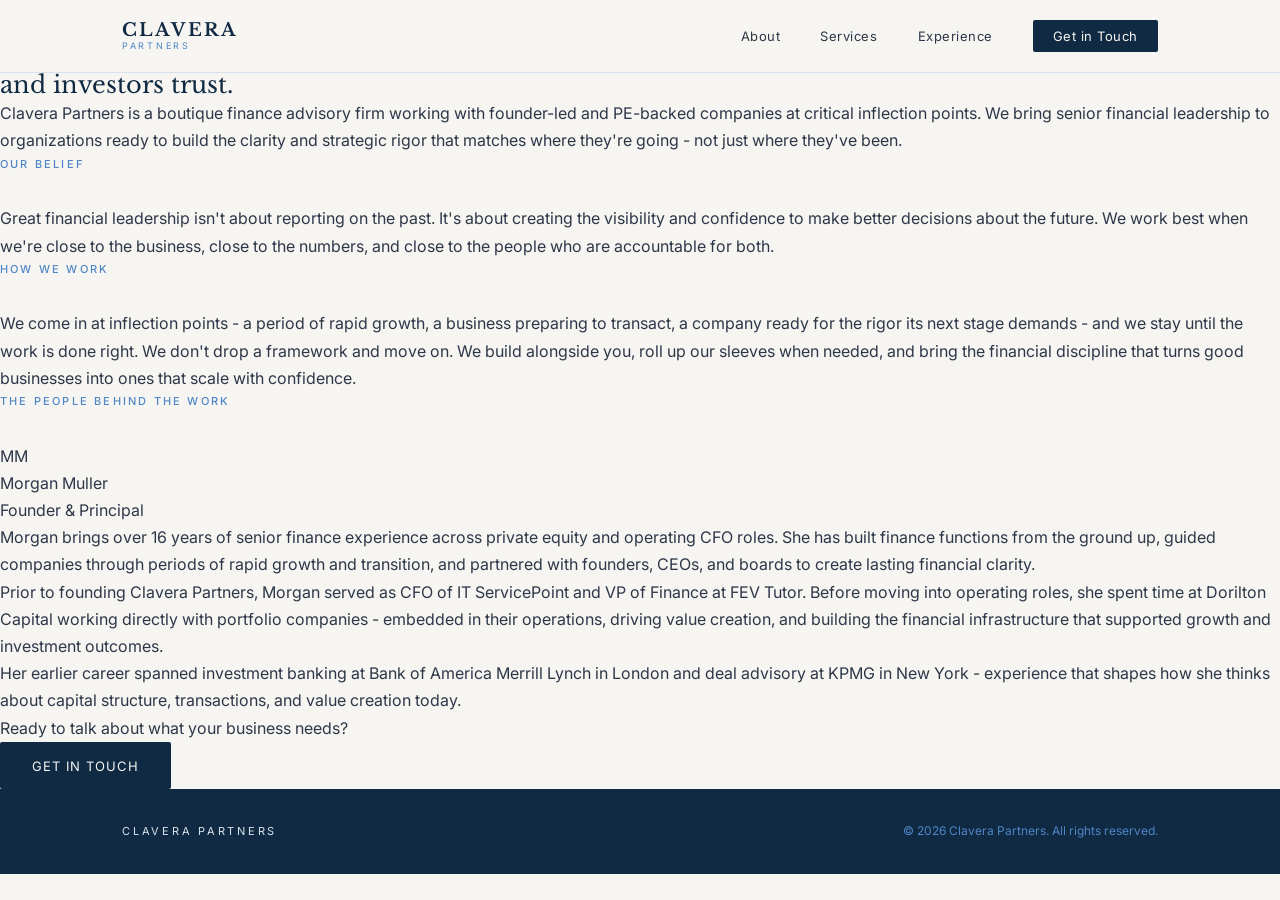
==== about.html @ 0f140d1e "Add files via upload" ====
<!DOCTYPE html>
<html lang="en">
<head>
  <meta charset="UTF-8" />
  <meta name="viewport" content="width=device-width, initial-scale=1.0" />
  <title>About — Clavera Partners</title>
  <meta name="description" content="Clavera Partners is a boutique finance advisory firm working with founder-led and PE-backed companies at critical inflection points." />
  <link rel="preconnect" href="https://fonts.googleapis.com" />
  <link rel="preconnect" href="https://fonts.gstatic.com" crossorigin />
  <link href="https://fonts.googleapis.com/css2?family=Libre+Baskerville:ital,wght@0,400;0,700;1,400&family=Inter:wght@300;400;500&display=swap" rel="stylesheet" />
  <link rel="stylesheet" href="./style.css" />
</head>
<body>

  <!-- NAVIGATION -->
  <nav class="nav">
    <div class="nav-inner">
      <a href="index.html" class="nav-logo">
        <span class="nav-logo-clavera">CLAVERA</span>
        <span class="nav-logo-partners">PARTNERS</span>
      </a>
      <ul class="nav-links">
        <li><a href="about.html" class="nav-active">About</a></li>
        <li><a href="services.html">Services</a></li>
        <li><a href="experience.html">Experience</a></li>
        <li><a href="contact.html" class="nav-cta">Get in Touch</a></li>
      </ul>
    </div>
  </nav>

  <!-- PAGE HERO -->
  <section class="page-hero">
    <div class="page-hero-inner">
      <p class="hero-eyebrow">About Clavera Partners</p>
      <h1 class="page-headline">The financial partner founders<br>and investors trust.</h1>
    </div>
  </section>

  <!-- FIRM INTRO -->
  <section class="content-section">
    <div class="content-inner">
      <p class="body-large">Clavera Partners is a boutique finance advisory firm working with founder-led and PE-backed companies at critical inflection points. We bring senior financial leadership to organizations ready to build the clarity and strategic rigor that matches where they're going - not just where they've been.</p>
    </div>
  </section>

  <!-- PHILOSOPHY + APPROACH -->
  <section class="two-col-section">
    <div class="two-col-inner">

      <div class="two-col-block">
        <p class="section-label">Our belief</p>
        <p class="body-text">Great financial leadership isn't about reporting on the past. It's about creating the visibility and confidence to make better decisions about the future. We work best when we're close to the business, close to the numbers, and close to the people who are accountable for both.</p>
      </div>

      <div class="two-col-block">
        <p class="section-label">How we work</p>
        <p class="body-text">We come in at inflection points - a period of rapid growth, a business preparing to transact, a company ready for the rigor its next stage demands - and we stay until the work is done right. We don't drop a framework and move on. We build alongside you, roll up our sleeves when needed, and bring the financial discipline that turns good businesses into ones that scale with confidence.</p>
      </div>

    </div>
  </section>

  <!-- DIVIDER -->
  <div class="section-divider"></div>

  <!-- TEAM -->
  <section class="team-section">
    <div class="team-inner">
      <p class="section-label">The people behind the work</p>

      <div class="team-card">
        <div class="team-card-left">
          <div class="team-photo-placeholder">MM</div>
          <p class="team-name">Morgan Muller</p>
          <p class="team-title">Founder & Principal</p>
        </div>
        <div class="team-card-right">
          <p class="body-text">Morgan brings over 16 years of senior finance experience across private equity and operating CFO roles. She has built finance functions from the ground up, guided companies through periods of rapid growth and transition, and partnered with founders, CEOs, and boards to create lasting financial clarity.</p>
          <p class="body-text">Prior to founding Clavera Partners, Morgan served as CFO of IT ServicePoint and VP of Finance at FEV Tutor. Before moving into operating roles, she spent time at Dorilton Capital working directly with portfolio companies - embedded in their operations, driving value creation, and building the financial infrastructure that supported growth and investment outcomes.</p>
          <p class="body-text">Her earlier career spanned investment banking at Bank of America Merrill Lynch in London and deal advisory at KPMG in New York - experience that shapes how she thinks about capital structure, transactions, and value creation today.</p>
        </div>
      </div>

    </div>
  </section>

  <!-- CTA -->
  <section class="cta-section">
    <div class="cta-inner">
      <p class="cta-prompt">Ready to talk about what your business needs?</p>
      <a href="contact.html" class="btn-primary">Get in Touch</a>
    </div>
  </section>

  <!-- FOOTER -->
  <footer class="footer">
    <div class="footer-inner">
      <span class="footer-logo">CLAVERA PARTNERS</span>
      <span class="footer-copy">&copy; 2026 Clavera Partners. All rights reserved.</span>
    </div>
  </footer>

</body>
</html>
---- style.css ----
/* ============================================
   CLAVERA PARTNERS — style.css
   Colors:
     Midnight Navy  #102A43
     Harbor Blue    #4F86C6
     Soft Steel     #D8E2EC
     Stone          #F7F5F2
     Charcoal       #2D3748
   Fonts:
     Headings: Libre Baskerville
     Body:     Inter
============================================ */

*, *::before, *::after { box-sizing: border-box; margin: 0; padding: 0; }

html { font-size: 16px; scroll-behavior: smooth; }

body {
  font-family: 'Inter', sans-serif;
  font-weight: 400;
  color: #2D3748;
  background-color: #F7F5F2;
  line-height: 1.7;
}

/* ---- TYPOGRAPHY ---- */
h1, h2, h3 {
  font-family: 'Libre Baskerville', serif;
  font-weight: 400;
  color: #102A43;
  line-height: 1.2;
}

em { font-style: italic; color: #4F86C6; }

a { color: inherit; text-decoration: none; }

/* ---- LAYOUT ---- */
.nav-inner, .hero-inner, .pillars-inner,
.who-inner, .footer-inner {
  max-width: 1100px;
  margin: 0 auto;
  padding: 0 2rem;
}

/* ---- NAVIGATION ---- */
.nav {
  position: fixed;
  top: 0; left: 0; right: 0;
  z-index: 100;
  background: #F7F5F2;
  border-bottom: 1px solid #D8E2EC;
}

.nav-inner {
  display: flex;
  align-items: center;
  justify-content: space-between;
  height: 72px;
}

.nav-logo {
  display: flex;
  flex-direction: column;
  line-height: 1.1;
}

.nav-logo-clavera {
  font-family: 'Libre Baskerville', serif;
  font-size: 18px;
  font-weight: 700;
  letter-spacing: 0.12em;
  color: #102A43;
}

.nav-logo-partners {
  font-family: 'Inter', sans-serif;
  font-size: 9px;
  letter-spacing: 0.3em;
  color: #4F86C6;
  margin-top: 1px;
}

.nav-links {
  display: flex;
  align-items: center;
  gap: 2.5rem;
  list-style: none;
}

.nav-links a {
  font-size: 13px;
  letter-spacing: 0.04em;
  color: #2D3748;
  transition: color 0.2s;
}

.nav-links a:hover { color: #4F86C6; }

.nav-cta {
  background: #102A43;
  color: #F7F5F2 !important;
  padding: 0.5rem 1.25rem;
  border-radius: 2px;
  font-size: 13px !important;
  letter-spacing: 0.06em;
  transition: background 0.2s !important;
}

.nav-cta:hover { background: #4F86C6 !important; }

/* ---- HERO ---- */
.hero {
  padding: 10rem 0 7rem;
  background: #F7F5F2;
}

.hero-eyebrow {
  font-family: 'Inter', sans-serif;
  font-size: 11px;
  font-weight: 500;
  letter-spacing: 0.2em;
  text-transform: uppercase;
  color: #4F86C6;
  margin-bottom: 1.5rem;
}

.hero-headline {
  font-size: clamp(2.5rem, 5vw, 4rem);
  max-width: 900px;
  margin-bottom: 1.75rem;
  color: #102A43;
}

.hero-sub {
  font-size: 1.05rem;
  max-width: 780px;
  color: #2D3748;
  margin-bottom: 2.5rem;
  line-height: 1.8;
}

/* ---- BUTTONS ---- */
.btn-primary {
  display: inline-block;
  background: #102A43;
  color: #F7F5F2;
  padding: 0.8rem 2rem;
  font-family: 'Inter', sans-serif;
  font-size: 13px;
  letter-spacing: 0.08em;
  text-transform: uppercase;
  border-radius: 2px;
  transition: background 0.2s;
}

.btn-primary:hover { background: #4F86C6; }

.btn-secondary {
  display: inline-block;
  border: 1px solid #102A43;
  color: #102A43;
  padding: 0.8rem 2rem;
  font-family: 'Inter', sans-serif;
  font-size: 13px;
  letter-spacing: 0.08em;
  text-transform: uppercase;
  border-radius: 2px;
  transition: all 0.2s;
}

.btn-secondary:hover {
  background: #102A43;
  color: #F7F5F2;
}

/* ---- PILLARS ---- */
.pillars {
  background: #102A43;
  padding: 4.5rem 0;
}

.pillars-inner {
  display: flex;
  justify-content: space-between;
  align-items: center;
  gap: 2rem;
}

.pillar {
  display: flex;
  flex-direction: column;
  align-items: center;
  flex: 1;
  text-align: center;
}

.pillar-title {
  font-family: 'Libre Baskerville', serif;
  font-size: 1.4rem;
  color: #F7F5F2;
  letter-spacing: 0.04em;
}

.pillar-rule {
  display: block;
  width: 40px;
  height: 1px;
  background: #4F86C6;
  margin-top: 0.75rem;
}

/* ---- WHO WE WORK WITH ---- */
.who {
  padding: 7rem 0;
  background: #F7F5F2;
}

.section-label {
  font-family: 'Inter', sans-serif;
  font-size: 11px;
  font-weight: 500;
  letter-spacing: 0.2em;
  text-transform: uppercase;
  color: #4F86C6;
  margin-bottom: 2rem;
}

.who-content {
  max-width: 680px;
  margin-bottom: 2.5rem;
}

.who-content p {
  font-size: 1.05rem;
  line-height: 1.9;
  color: #2D3748;
  margin-bottom: 1.25rem;
}

.who-cta-line {
  font-family: 'Libre Baskerville', serif;
  font-style: italic;
  font-size: 1.15rem !important;
  color: #102A43 !important;
}

/* ---- FOOTER ---- */
.footer {
  background: #102A43;
  padding: 2rem 0;
}

.footer-inner {
  display: flex;
  justify-content: space-between;
  align-items: center;
}

.footer-logo {
  font-family: 'Inter', sans-serif;
  font-size: 11px;
  letter-spacing: 0.25em;
  color: #D8E2EC;
}

.footer-copy {
  font-size: 12px;
  color: #4F86C6;
}

/* ---- RESPONSIVE ---- */
@media (max-width: 768px) {
  .nav-links { display: none; }
  .hero { padding: 8rem 0 5rem; }
  .pillars-inner { flex-direction: column; gap: 2.5rem; }
  .footer-inner { flex-direction: column; gap: 1rem; text-align: center; }
}
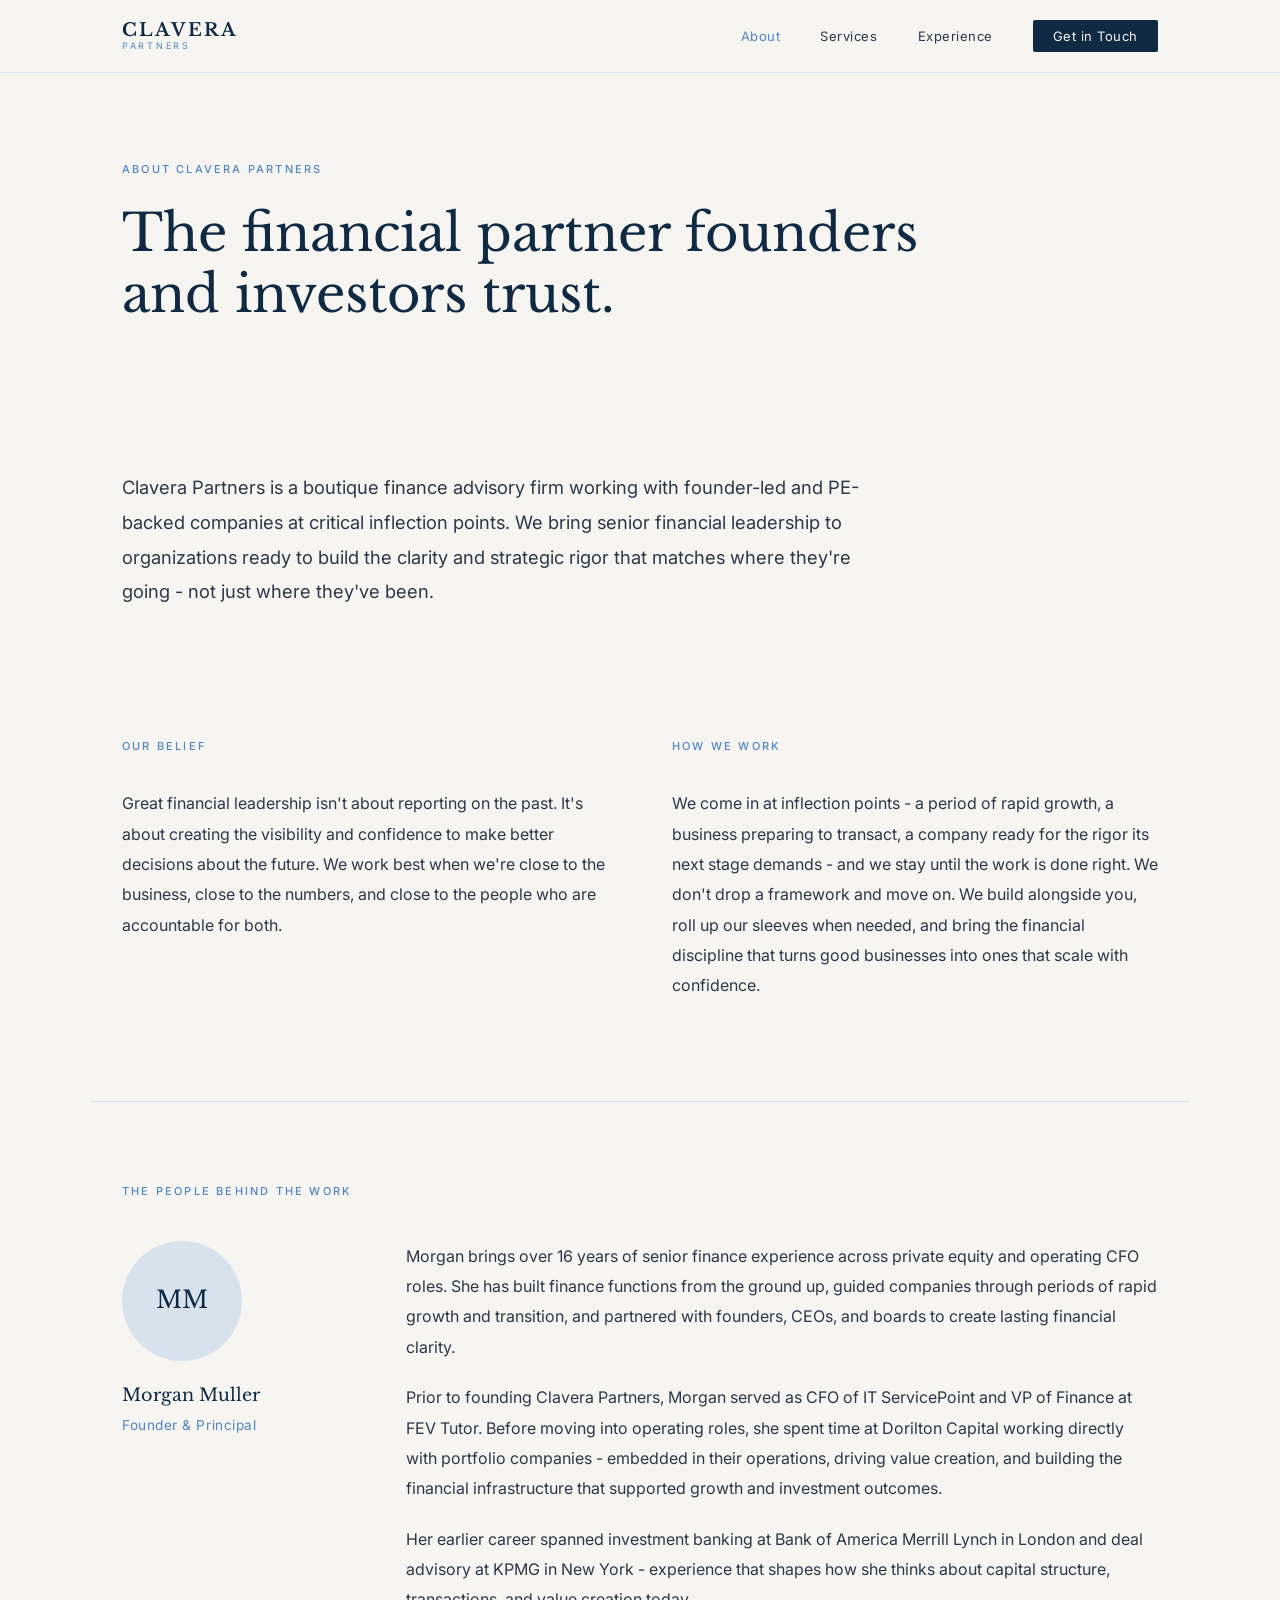
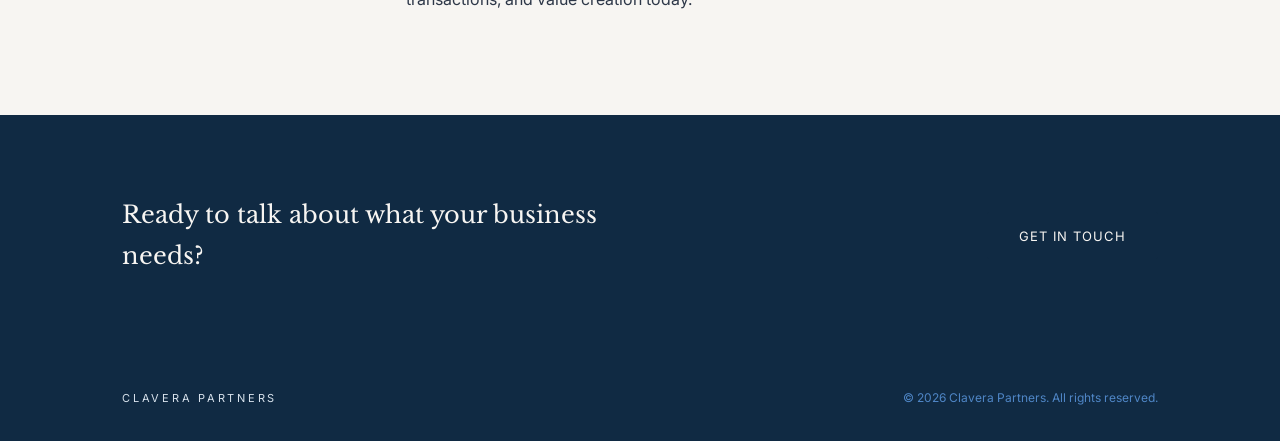
==== commit e183b32c: "Update about.html" ====
--- a/about.html
+++ b/about.html
@@ -8,7 +8,7 @@
   <link rel="preconnect" href="https://fonts.googleapis.com" />
   <link rel="preconnect" href="https://fonts.gstatic.com" crossorigin />
   <link href="https://fonts.googleapis.com/css2?family=Libre+Baskerville:ital,wght@0,400;0,700;1,400&family=Inter:wght@300;400;500&display=swap" rel="stylesheet" />
-  <link rel="stylesheet" href="./style.css" />
+  <link rel="stylesheet" href="style.css" />
 </head>
 <body>
 
--- a/style.css
+++ b/style.css
@@ -269,10 +269,161 @@
   color: #4F86C6;
 }
 
+/* ---- PAGE HERO ---- */
+.page-hero {
+  padding: 10rem 0 5rem;
+  background: #F7F5F2;
+}
+
+.page-hero-inner {
+  max-width: 1100px;
+  margin: 0 auto;
+  padding: 0 2rem;
+}
+
+.page-headline {
+  font-size: clamp(2rem, 4vw, 3.2rem);
+  color: #102A43;
+  max-width: 800px;
+  margin-top: 1.5rem;
+}
+
+/* ---- CONTENT SECTIONS ---- */
+.content-section {
+  padding: 4rem 0;
+  background: #F7F5F2;
+}
+
+.content-inner {
+  max-width: 1100px;
+  margin: 0 auto;
+  padding: 0 2rem;
+}
+
+.body-large {
+  font-size: 1.15rem;
+  line-height: 1.9;
+  color: #2D3748;
+  max-width: 780px;
+}
+
+.body-text {
+  font-size: 1rem;
+  line-height: 1.9;
+  color: #2D3748;
+  margin-bottom: 1.25rem;
+}
+
+/* ---- TWO COLUMN ---- */
+.two-col-section {
+  padding: 4rem 0 5rem;
+  background: #F7F5F2;
+}
+
+.two-col-inner {
+  max-width: 1100px;
+  margin: 0 auto;
+  padding: 0 2rem;
+  display: grid;
+  grid-template-columns: 1fr 1fr;
+  gap: 4rem;
+}
+
+.two-col-block { }
+
+/* ---- DIVIDER ---- */
+.section-divider {
+  max-width: 1100px;
+  margin: 0 auto;
+  padding: 0 2rem;
+  border-top: 1px solid #D8E2EC;
+}
+
+/* ---- TEAM ---- */
+.team-section {
+  padding: 5rem 0;
+  background: #F7F5F2;
+}
+
+.team-inner {
+  max-width: 1100px;
+  margin: 0 auto;
+  padding: 0 2rem;
+}
+
+.team-card {
+  display: grid;
+  grid-template-columns: 220px 1fr;
+  gap: 4rem;
+  margin-top: 2.5rem;
+}
+
+.team-card-left {
+  display: flex;
+  flex-direction: column;
+  align-items: flex-start;
+}
+
+.team-photo-placeholder {
+  width: 120px;
+  height: 120px;
+  border-radius: 50%;
+  background: #D8E2EC;
+  display: flex;
+  align-items: center;
+  justify-content: center;
+  font-family: 'Libre Baskerville', serif;
+  font-size: 1.5rem;
+  color: #102A43;
+  margin-bottom: 1.25rem;
+}
+
+.team-name {
+  font-family: 'Libre Baskerville', serif;
+  font-size: 1.1rem;
+  color: #102A43;
+  margin-bottom: 0.25rem;
+}
+
+.team-title {
+  font-size: 0.85rem;
+  color: #4F86C6;
+  letter-spacing: 0.04em;
+}
+
+/* ---- CTA SECTION ---- */
+.cta-section {
+  background: #102A43;
+  padding: 5rem 0;
+}
+
+.cta-inner {
+  max-width: 1100px;
+  margin: 0 auto;
+  padding: 0 2rem;
+  display: flex;
+  align-items: center;
+  justify-content: space-between;
+  gap: 2rem;
+}
+
+.cta-prompt {
+  font-family: 'Libre Baskerville', serif;
+  font-size: 1.5rem;
+  color: #F7F5F2;
+  max-width: 500px;
+}
+
+/* ---- NAV ACTIVE STATE ---- */
+.nav-active { color: #4F86C6 !important; }
+
 /* ---- RESPONSIVE ---- */
 @media (max-width: 768px) {
   .nav-links { display: none; }
   .hero { padding: 8rem 0 5rem; }
   .pillars-inner { flex-direction: column; gap: 2.5rem; }
   .footer-inner { flex-direction: column; gap: 1rem; text-align: center; }
-}
+  .two-col-inner { grid-template-columns: 1fr; gap: 2.5rem; }
+  .team-card { grid-template-columns: 1fr; gap: 2rem; }
+  .cta-inner { flex-direction: column; text-align: center; }
+}
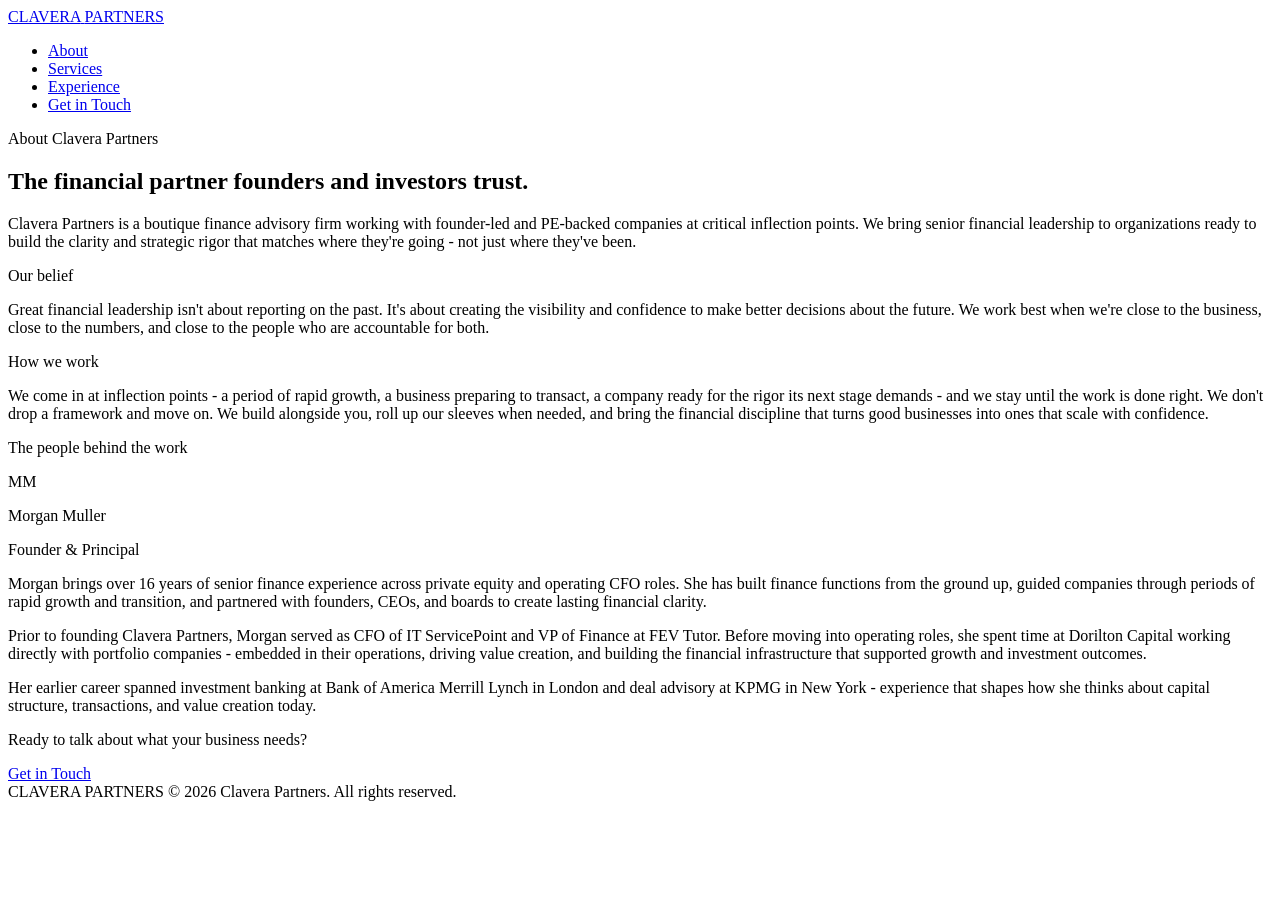
==== commit 0d84292f: "Add files via upload" ====
--- a/about.html
+++ b/about.html
@@ -32,7 +32,7 @@
   <section class="page-hero">
     <div class="page-hero-inner">
       <p class="hero-eyebrow">About Clavera Partners</p>
-      <h1 class="page-headline">The financial partner founders<br>and investors trust.</h1>
+      <h1 class="page-headline">The financial partner founders and investors trust.</h1>
     </div>
   </section>
 
@@ -43,29 +43,28 @@
     </div>
   </section>
 
-  <!-- PHILOSOPHY + APPROACH -->
-  <section class="two-col-section">
-    <div class="two-col-inner">
-
-      <div class="two-col-block">
-        <p class="section-label">Our belief</p>
-        <p class="body-text">Great financial leadership isn't about reporting on the past. It's about creating the visibility and confidence to make better decisions about the future. We work best when we're close to the business, close to the numbers, and close to the people who are accountable for both.</p>
-      </div>
-
-      <div class="two-col-block">
-        <p class="section-label">How we work</p>
-        <p class="body-text">We come in at inflection points - a period of rapid growth, a business preparing to transact, a company ready for the rigor its next stage demands - and we stay until the work is done right. We don't drop a framework and move on. We build alongside you, roll up our sleeves when needed, and bring the financial discipline that turns good businesses into ones that scale with confidence.</p>
-      </div>
-
+  <!-- OUR BELIEF -->
+  <section class="ruled-section">
+    <div class="ruled-inner">
+      <div class="ruled-rule"></div>
+      <p class="section-label">Our belief</p>
+      <p class="body-text">Great financial leadership isn't about reporting on the past. It's about creating the visibility and confidence to make better decisions about the future. We work best when we're close to the business, close to the numbers, and close to the people who are accountable for both.</p>
     </div>
   </section>
 
-  <!-- DIVIDER -->
-  <div class="section-divider"></div>
+  <!-- HOW WE WORK -->
+  <section class="ruled-section">
+    <div class="ruled-inner">
+      <div class="ruled-rule"></div>
+      <p class="section-label">How we work</p>
+      <p class="body-text">We come in at inflection points - a period of rapid growth, a business preparing to transact, a company ready for the rigor its next stage demands - and we stay until the work is done right. We don't drop a framework and move on. We build alongside you, roll up our sleeves when needed, and bring the financial discipline that turns good businesses into ones that scale with confidence.</p>
+    </div>
+  </section>
 
   <!-- TEAM -->
-  <section class="team-section">
-    <div class="team-inner">
+  <section class="ruled-section">
+    <div class="ruled-inner">
+      <div class="ruled-rule"></div>
       <p class="section-label">The people behind the work</p>
 
       <div class="team-card">
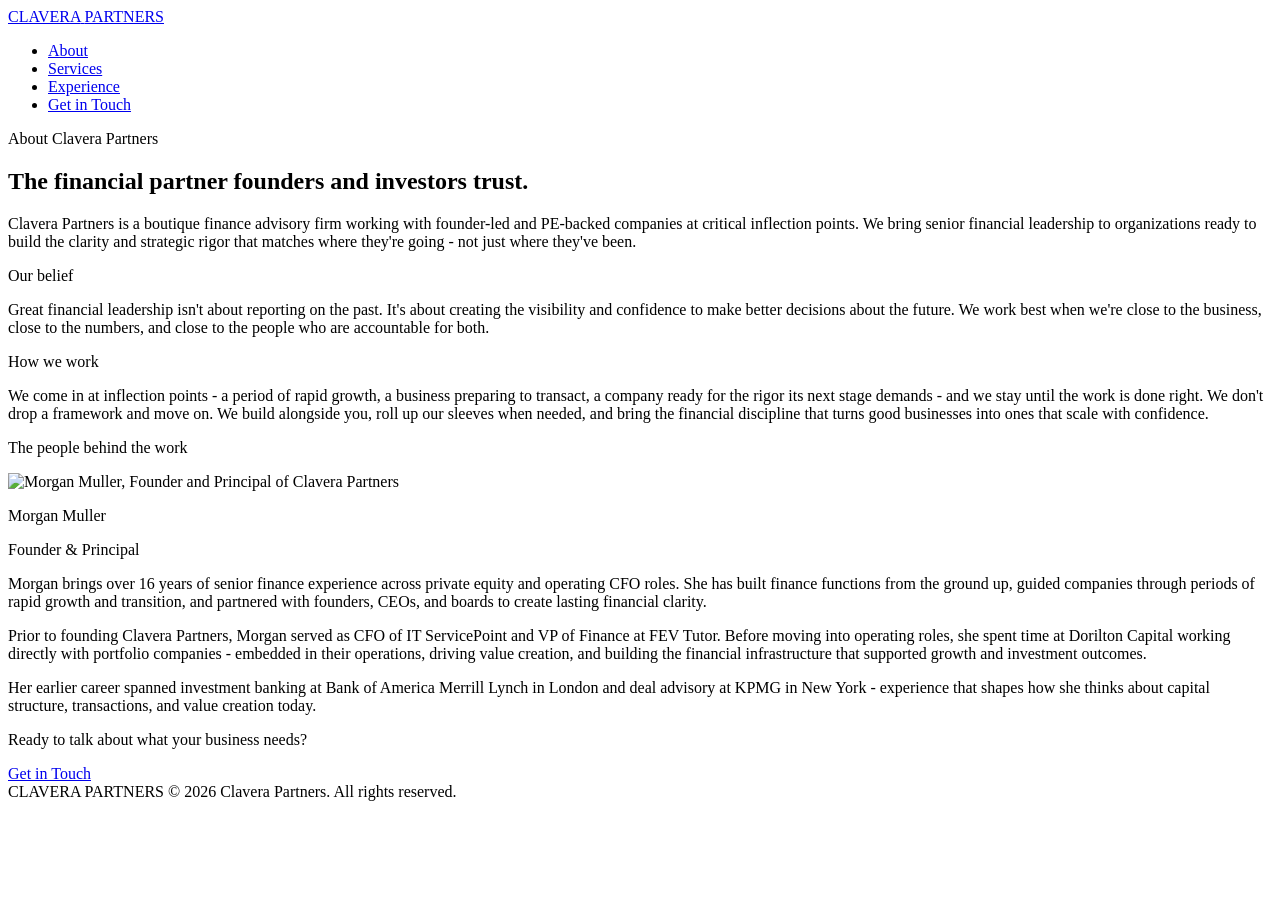
==== commit e239300a: "Add files via upload" ====
--- a/about.html
+++ b/about.html
@@ -69,7 +69,9 @@
 
       <div class="team-card">
         <div class="team-card-left">
-          <div class="team-photo-placeholder">MM</div>
+          <div class="team-photo-placeholder">
+            <img src="morgan-headshot.jpg" alt="Morgan Muller, Founder and Principal of Clavera Partners" />
+          </div>
           <p class="team-name">Morgan Muller</p>
           <p class="team-title">Founder & Principal</p>
         </div>
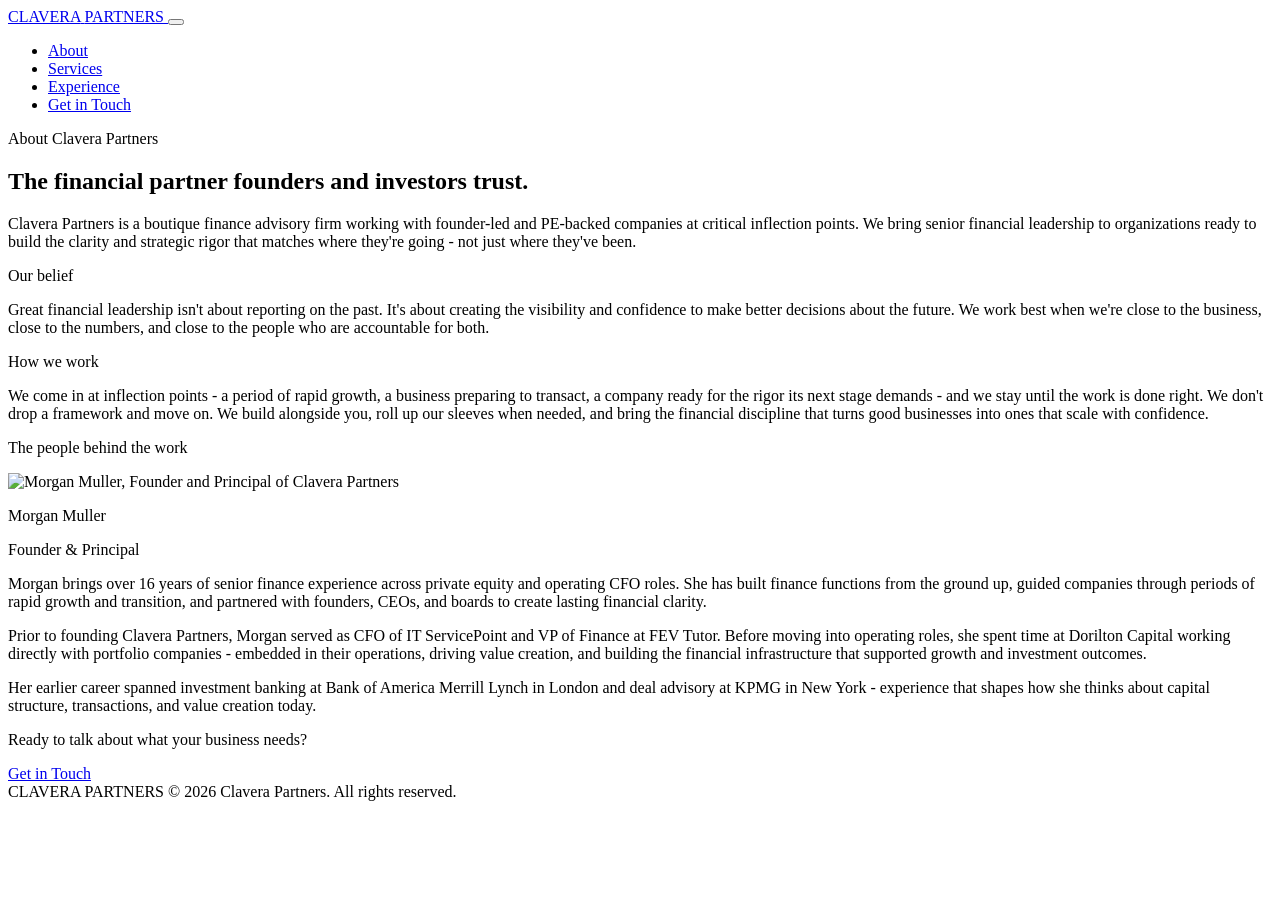
==== commit f64d0107: "Add files via upload" ====
--- a/about.html
+++ b/about.html
@@ -19,6 +19,11 @@
         <span class="nav-logo-clavera">CLAVERA</span>
         <span class="nav-logo-partners">PARTNERS</span>
       </a>
+      <button class="nav-toggle" aria-label="Toggle menu">
+        <span></span>
+        <span></span>
+        <span></span>
+      </button>
       <ul class="nav-links">
         <li><a href="about.html" class="nav-active">About</a></li>
         <li><a href="services.html">Services</a></li>
@@ -101,5 +106,11 @@
     </div>
   </footer>
 
+
+  <script>
+    document.querySelector('.nav-toggle').addEventListener('click', function() {
+      document.querySelector('.nav-links').classList.toggle('open');
+    });
+  </script>
 </body>
 </html>
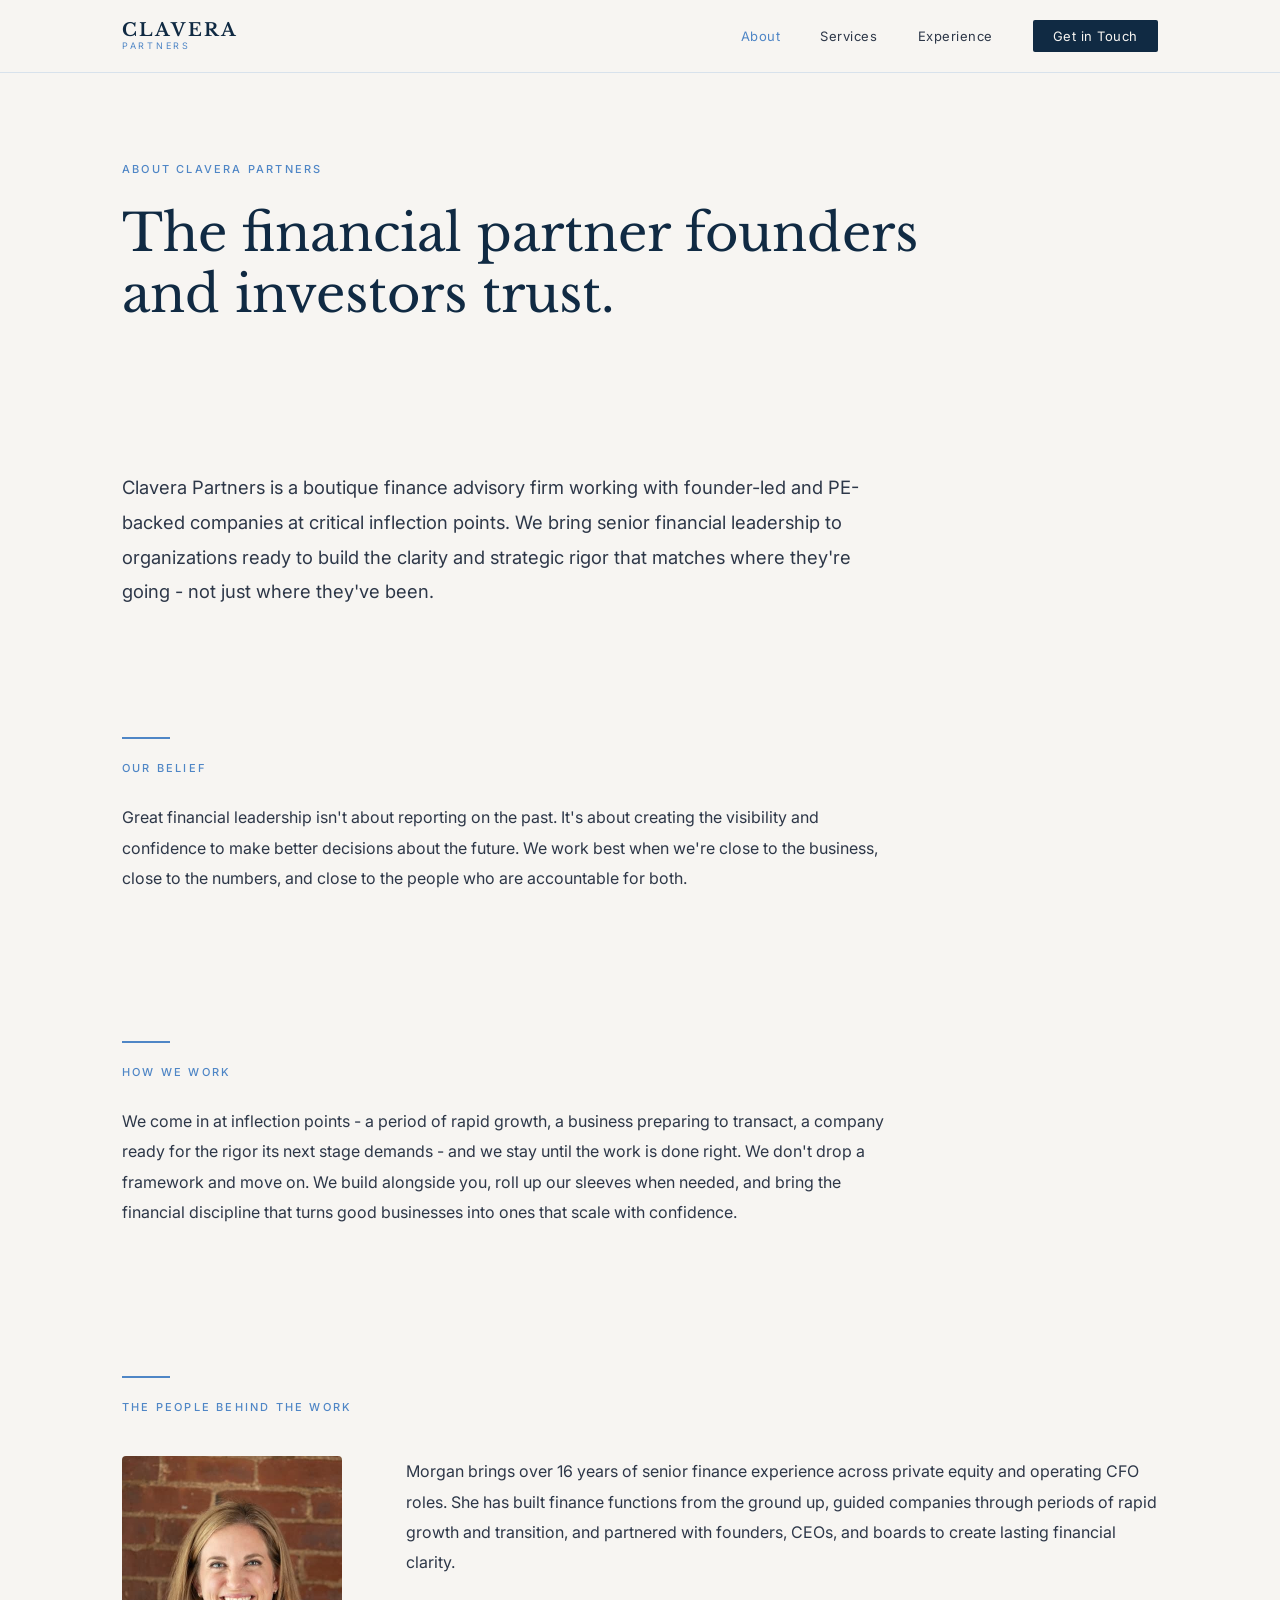
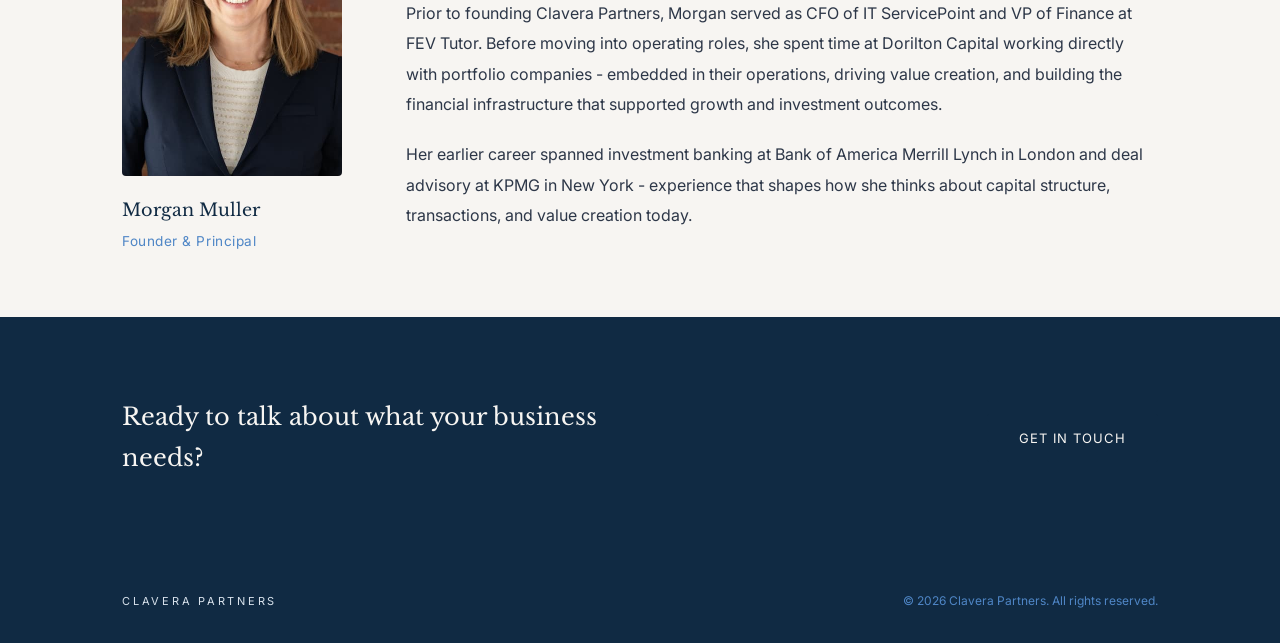
==== commit a7fd4d29: "Add files via upload" ====
--- a/about.html
+++ b/about.html
@@ -9,6 +9,34 @@
   <link rel="preconnect" href="https://fonts.gstatic.com" crossorigin />
   <link href="https://fonts.googleapis.com/css2?family=Libre+Baskerville:ital,wght@0,400;0,700;1,400&family=Inter:wght@300;400;500&display=swap" rel="stylesheet" />
   <link rel="stylesheet" href="style.css" />
+  <style>
+    .nav-dropdown { position: relative; }
+    .nav-dropdown-menu {
+      display: none;
+      position: absolute;
+      top: 100%;
+      left: 0;
+      background: #102A43;
+      min-width: 220px;
+      padding: 0.5rem 0;
+      z-index: 100;
+    }
+    .nav-dropdown-menu a {
+      display: block;
+      padding: 0.6rem 1.2rem;
+      color: #D8E2EC;
+      font-family: 'Inter', sans-serif;
+      font-size: 0.85rem;
+      letter-spacing: 0.08em;
+      text-transform: uppercase;
+      text-decoration: none;
+      white-space: nowrap;
+    }
+    .nav-dropdown-menu a:hover { color: #ffffff; }
+    .nav-dropdown:hover .nav-dropdown-menu { display: block; }
+    .nav-links.open .nav-dropdown-menu { display: block; position: static; background: transparent; padding: 0 0 0 1rem; }
+    .nav-links.open .nav-dropdown-menu a { font-size: 0.8rem; padding: 0.4rem 0; }
+  </style>
 </head>
 <body>
 
@@ -26,7 +54,14 @@
       </button>
       <ul class="nav-links">
         <li><a href="about.html" class="nav-active">About</a></li>
-        <li><a href="services.html">Services</a></li>
+        <li class="nav-dropdown">
+          <a href="services.html">Services</a>
+          <ul class="nav-dropdown-menu">
+            <li><a href="services-interim.html">Interim CFO & Finance Leadership</a></li>
+            <li><a href="services-fractional.html">Fractional Finance Leadership</a></li>
+            <li><a href="services-ai.html">Finance AI Readiness</a></li>
+          </ul>
+        </li>
         <li><a href="experience.html">Experience</a></li>
         <li><a href="contact.html" class="nav-cta">Get in Touch</a></li>
       </ul>
@@ -106,7 +141,6 @@
     </div>
   </footer>
 
-
   <script>
     document.querySelector('.nav-toggle').addEventListener('click', function() {
       document.querySelector('.nav-links').classList.toggle('open');
--- a/style.css
+++ b/style.css
@@ -0,0 +1,548 @@
+/* ============================================
+   CLAVERA PARTNERS — style.css
+   Colors:
+     Midnight Navy  #102A43
+     Harbor Blue    #4F86C6
+     Soft Steel     #D8E2EC
+     Stone          #F7F5F2
+     Charcoal       #2D3748
+   Fonts:
+     Headings: Libre Baskerville
+     Body:     Inter
+============================================ */
+
+*, *::before, *::after { box-sizing: border-box; margin: 0; padding: 0; }
+
+html { font-size: 16px; scroll-behavior: smooth; }
+
+body {
+  font-family: 'Inter', sans-serif;
+  font-weight: 400;
+  color: #2D3748;
+  background-color: #F7F5F2;
+  line-height: 1.7;
+}
+
+/* ---- TYPOGRAPHY ---- */
+h1, h2, h3 {
+  font-family: 'Libre Baskerville', serif;
+  font-weight: 400;
+  color: #102A43;
+  line-height: 1.2;
+}
+
+em { font-style: italic; color: #4F86C6; }
+
+a { color: inherit; text-decoration: none; }
+
+/* ---- LAYOUT ---- */
+.nav-inner, .hero-inner, .pillars-inner,
+.who-inner, .footer-inner {
+  max-width: 1100px;
+  margin: 0 auto;
+  padding: 0 2rem;
+}
+
+/* ---- NAVIGATION ---- */
+.nav {
+  position: fixed;
+  top: 0; left: 0; right: 0;
+  z-index: 100;
+  background: #F7F5F2;
+  border-bottom: 1px solid #D8E2EC;
+}
+
+.nav-inner {
+  position: relative;
+  display: flex;
+  align-items: center;
+  justify-content: space-between;
+  height: 72px;
+}
+
+.nav-logo {
+  display: flex;
+  flex-direction: column;
+  line-height: 1.1;
+}
+
+.nav-logo-clavera {
+  font-family: 'Libre Baskerville', serif;
+  font-size: 18px;
+  font-weight: 700;
+  letter-spacing: 0.12em;
+  color: #102A43;
+}
+
+.nav-logo-partners {
+  font-family: 'Inter', sans-serif;
+  font-size: 9px;
+  letter-spacing: 0.3em;
+  color: #4F86C6;
+  margin-top: 1px;
+}
+
+.nav-links {
+  display: flex;
+  align-items: center;
+  gap: 2.5rem;
+  list-style: none;
+}
+
+.nav-links a {
+  font-size: 13px;
+  letter-spacing: 0.04em;
+  color: #2D3748;
+  transition: color 0.2s;
+}
+
+.nav-links a:hover { color: #4F86C6; }
+
+.nav-cta {
+  background: #102A43;
+  color: #F7F5F2 !important;
+  padding: 0.5rem 1.25rem;
+  border-radius: 2px;
+  font-size: 13px !important;
+  letter-spacing: 0.06em;
+  transition: background 0.2s !important;
+}
+
+.nav-cta:hover { background: #4F86C6 !important; }
+
+/* ---- HERO ---- */
+.hero {
+  padding: 10rem 0 7rem;
+  background: #F7F5F2;
+}
+
+.hero-eyebrow {
+  font-family: 'Inter', sans-serif;
+  font-size: 11px;
+  font-weight: 500;
+  letter-spacing: 0.2em;
+  text-transform: uppercase;
+  color: #4F86C6;
+  margin-bottom: 1.5rem;
+}
+
+.hero-headline {
+  font-size: clamp(2.5rem, 5vw, 4rem);
+  max-width: 900px;
+  margin-bottom: 1.75rem;
+  color: #102A43;
+}
+
+.hero-sub {
+  font-size: 1.05rem;
+  max-width: 780px;
+  color: #2D3748;
+  margin-bottom: 2.5rem;
+  line-height: 1.8;
+}
+
+/* ---- BUTTONS ---- */
+.btn-primary {
+  display: inline-block;
+  background: #102A43;
+  color: #F7F5F2;
+  padding: 0.8rem 2rem;
+  font-family: 'Inter', sans-serif;
+  font-size: 13px;
+  letter-spacing: 0.08em;
+  text-transform: uppercase;
+  border-radius: 2px;
+  transition: background 0.2s;
+}
+
+.btn-primary:hover { background: #4F86C6; }
+
+.btn-secondary {
+  display: inline-block;
+  border: 1px solid #102A43;
+  color: #102A43;
+  padding: 0.8rem 2rem;
+  font-family: 'Inter', sans-serif;
+  font-size: 13px;
+  letter-spacing: 0.08em;
+  text-transform: uppercase;
+  border-radius: 2px;
+  transition: all 0.2s;
+}
+
+.btn-secondary:hover {
+  background: #102A43;
+  color: #F7F5F2;
+}
+
+/* ---- PILLARS ---- */
+.pillars {
+  background: #102A43;
+  padding: 4.5rem 0;
+}
+
+.pillars-inner {
+  display: flex;
+  justify-content: space-between;
+  align-items: center;
+  gap: 2rem;
+}
+
+.pillar {
+  display: flex;
+  flex-direction: column;
+  align-items: center;
+  flex: 1;
+  text-align: center;
+}
+
+.pillar-title {
+  font-family: 'Libre Baskerville', serif;
+  font-size: 1.4rem;
+  color: #F7F5F2;
+  letter-spacing: 0.04em;
+}
+
+.pillar-rule {
+  display: block;
+  width: 40px;
+  height: 1px;
+  background: #4F86C6;
+  margin-top: 0.75rem;
+}
+
+/* ---- WHO WE WORK WITH ---- */
+.who {
+  padding: 7rem 0;
+  background: #F7F5F2;
+}
+
+.section-label {
+  font-family: 'Inter', sans-serif;
+  font-size: 11px;
+  font-weight: 500;
+  letter-spacing: 0.2em;
+  text-transform: uppercase;
+  color: #4F86C6;
+  margin-bottom: 2rem;
+}
+
+.who-content {
+  max-width: 680px;
+  margin-bottom: 2.5rem;
+}
+
+.who-content p {
+  font-size: 1.05rem;
+  line-height: 1.9;
+  color: #2D3748;
+  margin-bottom: 1.25rem;
+}
+
+.who-cta-line {
+  font-family: 'Libre Baskerville', serif;
+  font-style: italic;
+  font-size: 1.15rem !important;
+  color: #102A43 !important;
+}
+
+/* ---- FOOTER ---- */
+.footer {
+  background: #102A43;
+  padding: 2rem 0;
+}
+
+.footer-inner {
+  display: flex;
+  justify-content: space-between;
+  align-items: center;
+}
+
+.footer-logo {
+  font-family: 'Inter', sans-serif;
+  font-size: 11px;
+  letter-spacing: 0.25em;
+  color: #D8E2EC;
+}
+
+.footer-copy {
+  font-size: 12px;
+  color: #4F86C6;
+}
+
+/* ---- PAGE HERO ---- */
+.page-hero {
+  padding: 10rem 0 5rem;
+  background: #F7F5F2;
+}
+
+.page-hero-inner {
+  max-width: 1100px;
+  margin: 0 auto;
+  padding: 0 2rem;
+}
+
+.page-headline {
+  font-size: clamp(2rem, 4vw, 3.2rem);
+  color: #102A43;
+  max-width: 800px;
+  margin-top: 1.5rem;
+}
+
+/* ---- CONTENT SECTIONS ---- */
+.content-section {
+  padding: 4rem 0;
+  background: #F7F5F2;
+}
+
+.content-inner {
+  max-width: 1100px;
+  margin: 0 auto;
+  padding: 0 2rem;
+}
+
+.body-large {
+  font-size: 1.15rem;
+  line-height: 1.9;
+  color: #2D3748;
+  max-width: 780px;
+}
+
+.body-text {
+  font-size: 1rem;
+  line-height: 1.9;
+  color: #2D3748;
+  margin-bottom: 1.25rem;
+}
+
+/* ---- RULED SECTIONS ---- */
+.ruled-section {
+  padding: 4rem 0;
+  background: #F7F5F2;
+}
+
+.ruled-inner {
+  max-width: 1100px;
+  margin: 0 auto;
+  padding: 0 2rem;
+}
+
+.ruled-rule {
+  width: 48px;
+  height: 2px;
+  background: #4F86C6;
+  margin-bottom: 1.25rem;
+}
+
+.ruled-inner .section-label {
+  margin-bottom: 1.5rem;
+}
+
+.ruled-inner .body-text {
+  max-width: 780px;
+}
+
+/* ---- TEAM ---- */
+.team-section {
+  padding: 5rem 0;
+  background: #F7F5F2;
+}
+
+.team-inner {
+  max-width: 1100px;
+  margin: 0 auto;
+  padding: 0 2rem;
+}
+
+.team-card {
+  display: grid;
+  grid-template-columns: 220px 1fr;
+  gap: 4rem;
+  margin-top: 2.5rem;
+}
+
+.team-card-left {
+  display: flex;
+  flex-direction: column;
+  align-items: flex-start;
+}
+
+.team-photo-placeholder {
+  width: 220px;
+  height: 320px;
+  border-radius: 4px;
+  overflow: hidden;
+  margin-bottom: 1.25rem;
+  flex-shrink: 0;
+  position: relative;
+}
+
+.team-photo-placeholder img {
+  width: 100%;
+  height: 100%;
+  object-fit: cover;
+  object-position: center 15%;
+  display: block;
+  image-rendering: -webkit-optimize-contrast;
+  image-rendering: crisp-edges;
+}
+
+.team-name {
+  font-family: 'Libre Baskerville', serif;
+  font-size: 1.1rem;
+  color: #102A43;
+  margin-bottom: 0.25rem;
+}
+
+.team-title {
+  font-size: 0.85rem;
+  color: #4F86C6;
+  letter-spacing: 0.04em;
+}
+
+/* ---- CTA SECTION ---- */
+.cta-section {
+  background: #102A43;
+  padding: 5rem 0;
+}
+
+.cta-inner {
+  max-width: 1100px;
+  margin: 0 auto;
+  padding: 0 2rem;
+  display: flex;
+  align-items: center;
+  justify-content: space-between;
+  gap: 2rem;
+}
+
+.cta-prompt {
+  font-family: 'Libre Baskerville', serif;
+  font-size: 1.5rem;
+  color: #F7F5F2;
+  max-width: 500px;
+}
+
+/* ---- NAV ACTIVE STATE ---- */
+.nav-active { color: #4F86C6 !important; }
+
+/* ---- CONTACT FORM ---- */
+.contact-form {
+  max-width: 680px;
+}
+
+.form-row {
+  display: grid;
+  grid-template-columns: 1fr 1fr;
+  gap: 1.5rem;
+}
+
+.form-group {
+  display: flex;
+  flex-direction: column;
+  margin-bottom: 1.75rem;
+}
+
+.form-group label {
+  font-family: 'Inter', sans-serif;
+  font-size: 11px;
+  font-weight: 500;
+  letter-spacing: 0.12em;
+  text-transform: uppercase;
+  color: #2D3748;
+  margin-bottom: 0.5rem;
+}
+
+.form-group input,
+.form-group textarea {
+  font-family: 'Inter', sans-serif;
+  font-size: 0.95rem;
+  color: #2D3748;
+  background: #fff;
+  border: 1px solid #D8E2EC;
+  border-radius: 2px;
+  padding: 0.75rem 1rem;
+  transition: border-color 0.2s;
+  outline: none;
+}
+
+.form-group input::placeholder,
+.form-group textarea::placeholder {
+  color: #888;
+}
+
+.form-group input:focus,
+.form-group textarea:focus {
+  border-color: #4F86C6;
+}
+
+.form-group textarea {
+  resize: vertical;
+}
+
+/* ---- MOBILE NAV TOGGLE ---- */
+.nav-toggle {
+  display: none;
+  flex-direction: column;
+  justify-content: center;
+  gap: 5px;
+  width: 28px;
+  height: 28px;
+  background: none;
+  border: none;
+  cursor: pointer;
+  padding: 0;
+}
+
+.nav-toggle span {
+  display: block;
+  width: 100%;
+  height: 2px;
+  background: #102A43;
+  transition: 0.2s;
+}
+
+@media (max-width: 768px) {
+  .nav-toggle { display: flex; }
+
+  .nav-links {
+    display: none;
+    position: absolute;
+    top: 72px;
+    left: 0;
+    right: 0;
+    background: #F7F5F2;
+    border-bottom: 1px solid #D8E2EC;
+    flex-direction: column;
+    align-items: flex-start;
+    gap: 0;
+    padding: 0.5rem 2rem 1.5rem;
+  }
+
+  .nav-links.open {
+    display: flex;
+  }
+
+  .nav-links li {
+    width: 100%;
+    padding: 0.6rem 0;
+    border-bottom: 1px solid #D8E2EC;
+  }
+
+  .nav-links li:last-child {
+    border-bottom: none;
+    margin-top: 0.75rem;
+  }
+
+  .nav-cta {
+    display: inline-block;
+  }
+
+  .form-row { grid-template-columns: 1fr; }
+  .hero { padding: 8rem 0 5rem; }
+  .pillars-inner { flex-direction: column; gap: 2.5rem; }
+  .footer-inner { flex-direction: column; gap: 1rem; text-align: center; }
+  .two-col-inner { grid-template-columns: 1fr; gap: 2.5rem; }
+  .team-card { grid-template-columns: 1fr; gap: 2rem; }
+  .cta-inner { flex-direction: column; text-align: center; }
+}
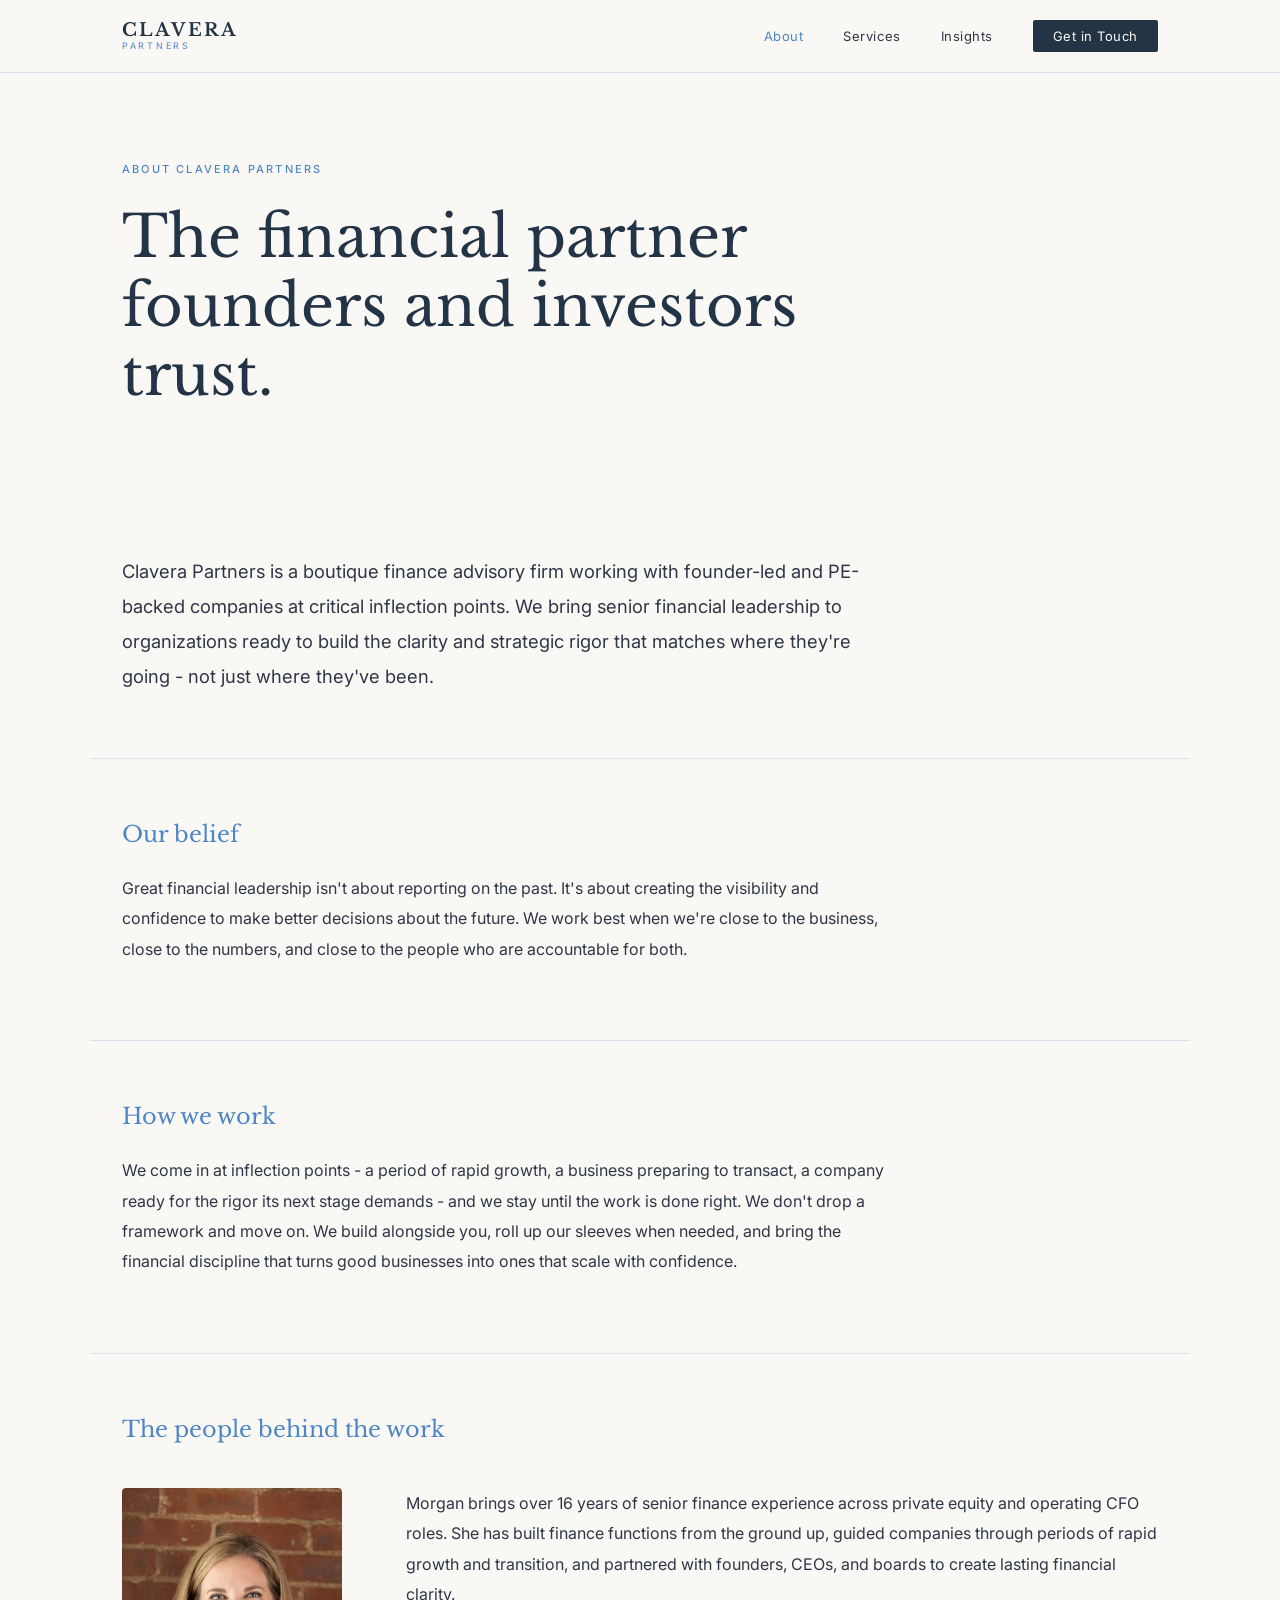
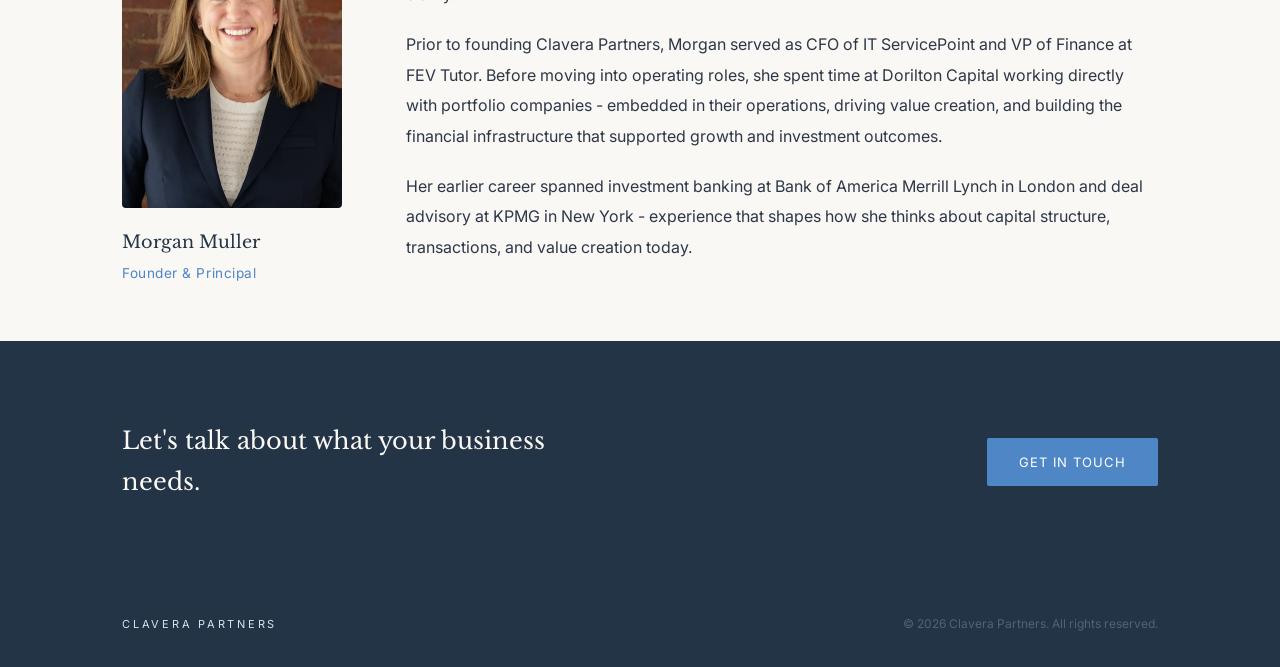
==== commit 69d37967: "Add files via upload" ====
--- a/about.html
+++ b/about.html
@@ -9,34 +9,6 @@
   <link rel="preconnect" href="https://fonts.gstatic.com" crossorigin />
   <link href="https://fonts.googleapis.com/css2?family=Libre+Baskerville:ital,wght@0,400;0,700;1,400&family=Inter:wght@300;400;500&display=swap" rel="stylesheet" />
   <link rel="stylesheet" href="style.css" />
-  <style>
-    .nav-dropdown { position: relative; }
-    .nav-dropdown-menu {
-      display: none;
-      position: absolute;
-      top: 100%;
-      left: 0;
-      background: #102A43;
-      min-width: 220px;
-      padding: 0.5rem 0;
-      z-index: 100;
-    }
-    .nav-dropdown-menu a {
-      display: block;
-      padding: 0.6rem 1.2rem;
-      color: #D8E2EC;
-      font-family: 'Inter', sans-serif;
-      font-size: 0.85rem;
-      letter-spacing: 0.08em;
-      text-transform: uppercase;
-      text-decoration: none;
-      white-space: nowrap;
-    }
-    .nav-dropdown-menu a:hover { color: #ffffff; }
-    .nav-dropdown:hover .nav-dropdown-menu { display: block; }
-    .nav-links.open .nav-dropdown-menu { display: block; position: static; background: transparent; padding: 0 0 0 1rem; }
-    .nav-links.open .nav-dropdown-menu a { font-size: 0.8rem; padding: 0.4rem 0; }
-  </style>
 </head>
 <body>
 
@@ -62,7 +34,7 @@
             <li><a href="services-ai.html">Finance AI Readiness</a></li>
           </ul>
         </li>
-        <li><a href="experience.html">Experience</a></li>
+        <li><a href="insights.html">Insights</a></li>
         <li><a href="contact.html" class="nav-cta">Get in Touch</a></li>
       </ul>
     </div>
@@ -128,8 +100,8 @@
   <!-- CTA -->
   <section class="cta-section">
     <div class="cta-inner">
-      <p class="cta-prompt">Ready to talk about what your business needs?</p>
-      <a href="contact.html" class="btn-primary">Get in Touch</a>
+      <p class="cta-prompt">Let's talk about what your business needs.</p>
+      <a href="contact.html" class="btn-cta-contrast">Get in Touch</a>
     </div>
   </section>
 
--- a/style.css
+++ b/style.css
@@ -1,10 +1,11 @@
 /* ============================================
    CLAVERA PARTNERS — style.css
    Colors:
-     Midnight Navy  #102A43
-     Harbor Blue    #4F86C6
+     Deep Ink       #243447  (primary navy)
+     Slate          #4D647A  (secondary navy)
+     Harbor Blue    #4F86C6  (accent only)
      Soft Steel     #D8E2EC
-     Stone          #F7F5F2
+     Warm Ivory     #FAF8F4  (background)
      Charcoal       #2D3748
    Fonts:
      Headings: Libre Baskerville
@@ -19,7 +20,7 @@
   font-family: 'Inter', sans-serif;
   font-weight: 400;
   color: #2D3748;
-  background-color: #F7F5F2;
+  background-color: #FAF8F4;
   line-height: 1.7;
 }
 
@@ -27,13 +28,15 @@
 h1, h2, h3 {
   font-family: 'Libre Baskerville', serif;
   font-weight: 400;
-  color: #102A43;
+  color: #243447;
   line-height: 1.2;
 }
 
 em { font-style: italic; color: #4F86C6; }
 
 a { color: inherit; text-decoration: none; }
+
+a:hover { color: #4F86C6; }
 
 /* ---- LAYOUT ---- */
 .nav-inner, .hero-inner, .pillars-inner,
@@ -48,7 +51,7 @@
   position: fixed;
   top: 0; left: 0; right: 0;
   z-index: 100;
-  background: #F7F5F2;
+  background: #FAF8F4;
   border-bottom: 1px solid #D8E2EC;
 }
 
@@ -71,7 +74,7 @@
   font-size: 18px;
   font-weight: 700;
   letter-spacing: 0.12em;
-  color: #102A43;
+  color: #243447;
 }
 
 .nav-logo-partners {
@@ -99,8 +102,8 @@
 .nav-links a:hover { color: #4F86C6; }
 
 .nav-cta {
-  background: #102A43;
-  color: #F7F5F2 !important;
+  background: #243447;
+  color: #FAF8F4 !important;
   padding: 0.5rem 1.25rem;
   border-radius: 2px;
   font-size: 13px !important;
@@ -108,12 +111,55 @@
   transition: background 0.2s !important;
 }
 
-.nav-cta:hover { background: #4F86C6 !important; }
+.nav-cta:hover { background: #4D647A !important; }
+
+/* ---- DROPDOWN ---- */
+.nav-dropdown { position: relative; }
+
+.nav-dropdown-menu {
+  display: none;
+  position: absolute;
+  top: 100%;
+  left: 0;
+  background: #243447;
+  min-width: 260px;
+  padding: 0.4rem 0;
+  z-index: 200;
+  border-top: 2px solid #4F86C6;
+  list-style: none;
+}
+
+.nav-dropdown-menu li {
+  list-style: none;
+  padding: 0;
+  border: none;
+  width: 100%;
+}
+
+.nav-dropdown-menu a {
+  display: block;
+  padding: 0.55rem 1.25rem;
+  color: #D8E2EC;
+  font-family: 'Inter', sans-serif;
+  font-size: 13px;
+  letter-spacing: 0.04em;
+  text-transform: none;
+  text-decoration: none;
+  white-space: nowrap;
+  transition: color 0.2s, background 0.2s;
+}
+
+.nav-dropdown-menu a:hover {
+  color: #ffffff;
+  background: #4D647A;
+}
+
+.nav-dropdown:hover .nav-dropdown-menu { display: block; }
 
 /* ---- HERO ---- */
 .hero {
   padding: 10rem 0 7rem;
-  background: #F7F5F2;
+  background: #FAF8F4;
 }
 
 .hero-eyebrow {
@@ -130,7 +176,7 @@
   font-size: clamp(2.5rem, 5vw, 4rem);
   max-width: 900px;
   margin-bottom: 1.75rem;
-  color: #102A43;
+  color: #243447;
 }
 
 .hero-sub {
@@ -144,8 +190,8 @@
 /* ---- BUTTONS ---- */
 .btn-primary {
   display: inline-block;
-  background: #102A43;
-  color: #F7F5F2;
+  background: #243447;
+  color: #FAF8F4;
   padding: 0.8rem 2rem;
   font-family: 'Inter', sans-serif;
   font-size: 13px;
@@ -155,12 +201,29 @@
   transition: background 0.2s;
 }
 
-.btn-primary:hover { background: #4F86C6; }
+.btn-primary:hover { background: #4D647A; }
+
+/* High contrast button for dark CTA sections */
+.btn-cta-contrast {
+  display: inline-block;
+  background: #4F86C6;
+  color: #ffffff;
+  padding: 0.8rem 2rem;
+  font-family: 'Inter', sans-serif;
+  font-size: 13px;
+  letter-spacing: 0.08em;
+  text-transform: uppercase;
+  border-radius: 2px;
+  transition: background 0.2s;
+  white-space: nowrap;
+}
+
+.btn-cta-contrast:hover { background: #FAF8F4; color: #243447; }
 
 .btn-secondary {
   display: inline-block;
-  border: 1px solid #102A43;
-  color: #102A43;
+  border: 1px solid #243447;
+  color: #243447;
   padding: 0.8rem 2rem;
   font-family: 'Inter', sans-serif;
   font-size: 13px;
@@ -171,13 +234,13 @@
 }
 
 .btn-secondary:hover {
-  background: #102A43;
-  color: #F7F5F2;
+  background: #243447;
+  color: #FAF8F4;
 }
 
 /* ---- PILLARS ---- */
 .pillars {
-  background: #102A43;
+  background: #243447;
   padding: 4.5rem 0;
 }
 
@@ -199,13 +262,13 @@
 .pillar-title {
   font-family: 'Libre Baskerville', serif;
   font-size: 1.4rem;
-  color: #F7F5F2;
+  color: #FAF8F4;
   letter-spacing: 0.04em;
 }
 
 .pillar-rule {
   display: block;
-  width: 40px;
+  width: 90%;
   height: 1px;
   background: #4F86C6;
   margin-top: 0.75rem;
@@ -214,17 +277,17 @@
 /* ---- WHO WE WORK WITH ---- */
 .who {
   padding: 7rem 0;
-  background: #F7F5F2;
+  background: #FAF8F4;
 }
 
 .section-label {
-  font-family: 'Inter', sans-serif;
-  font-size: 11px;
-  font-weight: 500;
-  letter-spacing: 0.2em;
-  text-transform: uppercase;
+  font-family: 'Libre Baskerville', serif;
+  font-size: 1.4rem;
+  font-weight: 400;
   color: #4F86C6;
-  margin-bottom: 2rem;
+  letter-spacing: 0;
+  text-transform: none;
+  margin-bottom: 1.25rem;
 }
 
 .who-content {
@@ -243,12 +306,12 @@
   font-family: 'Libre Baskerville', serif;
   font-style: italic;
   font-size: 1.15rem !important;
-  color: #102A43 !important;
+  color: #243447 !important;
 }
 
 /* ---- FOOTER ---- */
 .footer {
-  background: #102A43;
+  background: #243447;
   padding: 2rem 0;
 }
 
@@ -267,13 +330,13 @@
 
 .footer-copy {
   font-size: 12px;
-  color: #4F86C6;
+  color: #4D647A;
 }
 
 /* ---- PAGE HERO ---- */
 .page-hero {
   padding: 10rem 0 5rem;
-  background: #F7F5F2;
+  background: #FAF8F4;
 }
 
 .page-hero-inner {
@@ -283,8 +346,8 @@
 }
 
 .page-headline {
-  font-size: clamp(2rem, 4vw, 3.2rem);
-  color: #102A43;
+  font-size: clamp(2.4rem, 4.5vw, 3.8rem);
+  color: #243447;
   max-width: 800px;
   margin-top: 1.5rem;
 }
@@ -292,7 +355,7 @@
 /* ---- CONTENT SECTIONS ---- */
 .content-section {
   padding: 4rem 0;
-  background: #F7F5F2;
+  background: #FAF8F4;
 }
 
 .content-inner {
@@ -317,35 +380,84 @@
 
 /* ---- RULED SECTIONS ---- */
 .ruled-section {
-  padding: 4rem 0;
-  background: #F7F5F2;
+  padding: 0;
+  background: #FAF8F4;
 }
 
 .ruled-inner {
   max-width: 1100px;
   margin: 0 auto;
-  padding: 0 2rem;
+  padding: 3.5rem 2rem;
+  border-top: 1px solid #D8E2EC;
 }
 
 .ruled-rule {
-  width: 48px;
-  height: 2px;
-  background: #4F86C6;
+  display: none;
+}
+
+/* Section subheadings */
+.ruled-inner .section-label {
+  font-family: 'Libre Baskerville', serif;
+  font-size: 1.4rem;
+  font-weight: 400;
+  color: #4F86C6;
+  letter-spacing: 0;
+  text-transform: none;
   margin-bottom: 1.25rem;
-}
-
-.ruled-inner .section-label {
-  margin-bottom: 1.5rem;
 }
 
 .ruled-inner .body-text {
   max-width: 780px;
+}
+
+/* ---- SERVICE SUBHEADINGS ---- */
+.service-subhead {
+  font-family: 'Libre Baskerville', serif;
+  font-size: 1.2rem;
+  color: #243447;
+  margin: 2.5rem 0 0.75rem;
+  padding-top: 2rem;
+  border-top: 1px solid #D8E2EC;
+}
+
+/* First subhead after intro - no top border since divider handles it */
+.service-subhead--first {
+  border-top: none;
+  padding-top: 0;
+}
+
+/* Inline content divider */
+.content-divider {
+  border: none;
+  border-top: 1px solid #D8E2EC;
+  margin: 2.5rem 0;
+}
+
+/* Back to services link */
+.back-to-services {
+  margin-top: 3rem;
+  padding-top: 2rem;
+  border-top: 1px solid #D8E2EC;
+}
+
+/* ---- SERVICE BULLETS ---- */
+.service-bullets {
+  margin: 0.75rem 0 1.5rem 1.2rem;
+  padding: 0;
+}
+
+.service-bullets li {
+  font-family: 'Inter', sans-serif;
+  font-size: 0.95rem;
+  color: #2D3748;
+  margin-bottom: 0.5rem;
+  line-height: 1.6;
 }
 
 /* ---- TEAM ---- */
 .team-section {
   padding: 5rem 0;
-  background: #F7F5F2;
+  background: #FAF8F4;
 }
 
 .team-inner {
@@ -390,7 +502,7 @@
 .team-name {
   font-family: 'Libre Baskerville', serif;
   font-size: 1.1rem;
-  color: #102A43;
+  color: #243447;
   margin-bottom: 0.25rem;
 }
 
@@ -402,7 +514,7 @@
 
 /* ---- CTA SECTION ---- */
 .cta-section {
-  background: #102A43;
+  background: #243447;
   padding: 5rem 0;
 }
 
@@ -419,8 +531,52 @@
 .cta-prompt {
   font-family: 'Libre Baskerville', serif;
   font-size: 1.5rem;
-  color: #F7F5F2;
+  color: #FAF8F4;
   max-width: 500px;
+}
+
+/* ---- INSIGHTS ---- */
+.insight-card {
+  padding: 2.5rem 0;
+  border-bottom: 1px solid #D8E2EC;
+  max-width: 780px;
+}
+
+.insight-card:last-child {
+  border-bottom: none;
+}
+
+.insight-source {
+  font-family: 'Inter', sans-serif;
+  font-size: 11px;
+  font-weight: 500;
+  letter-spacing: 0.15em;
+  text-transform: uppercase;
+  color: #4F86C6;
+  margin-bottom: 0.5rem;
+}
+
+.insight-title {
+  font-family: 'Libre Baskerville', serif;
+  font-size: 1.15rem;
+  color: #243447;
+  margin-bottom: 0.75rem;
+  line-height: 1.4;
+}
+
+.insight-title a {
+  color: #243447;
+  text-decoration: none;
+  border-bottom: 1px solid #4F86C6;
+  transition: color 0.2s;
+}
+
+.insight-title a:hover { color: #4F86C6; }
+
+.insight-commentary {
+  font-size: 0.95rem;
+  line-height: 1.8;
+  color: #2D3748;
 }
 
 /* ---- NAV ACTIVE STATE ---- */
@@ -498,7 +654,7 @@
   display: block;
   width: 100%;
   height: 2px;
-  background: #102A43;
+  background: #243447;
   transition: 0.2s;
 }
 
@@ -511,7 +667,7 @@
     top: 72px;
     left: 0;
     right: 0;
-    background: #F7F5F2;
+    background: #FAF8F4;
     border-bottom: 1px solid #D8E2EC;
     flex-direction: column;
     align-items: flex-start;
@@ -519,9 +675,7 @@
     padding: 0.5rem 2rem 1.5rem;
   }
 
-  .nav-links.open {
-    display: flex;
-  }
+  .nav-links.open { display: flex; }
 
   .nav-links li {
     width: 100%;
@@ -534,9 +688,29 @@
     margin-top: 0.75rem;
   }
 
-  .nav-cta {
-    display: inline-block;
+  .nav-links.open .nav-dropdown-menu {
+    display: block;
+    position: static;
+    background: transparent;
+    padding: 0 0 0 1rem;
+    border-top: none;
+    min-width: unset;
   }
+
+  .nav-links.open .nav-dropdown-menu li {
+    border-bottom: none;
+    padding: 0;
+  }
+
+  .nav-links.open .nav-dropdown-menu a {
+    font-size: 0.8rem;
+    padding: 0.35rem 0;
+    color: #4D647A;
+    text-transform: none;
+    letter-spacing: 0.02em;
+  }
+
+  .nav-cta { display: inline-block; }
 
   .form-row { grid-template-columns: 1fr; }
   .hero { padding: 8rem 0 5rem; }
